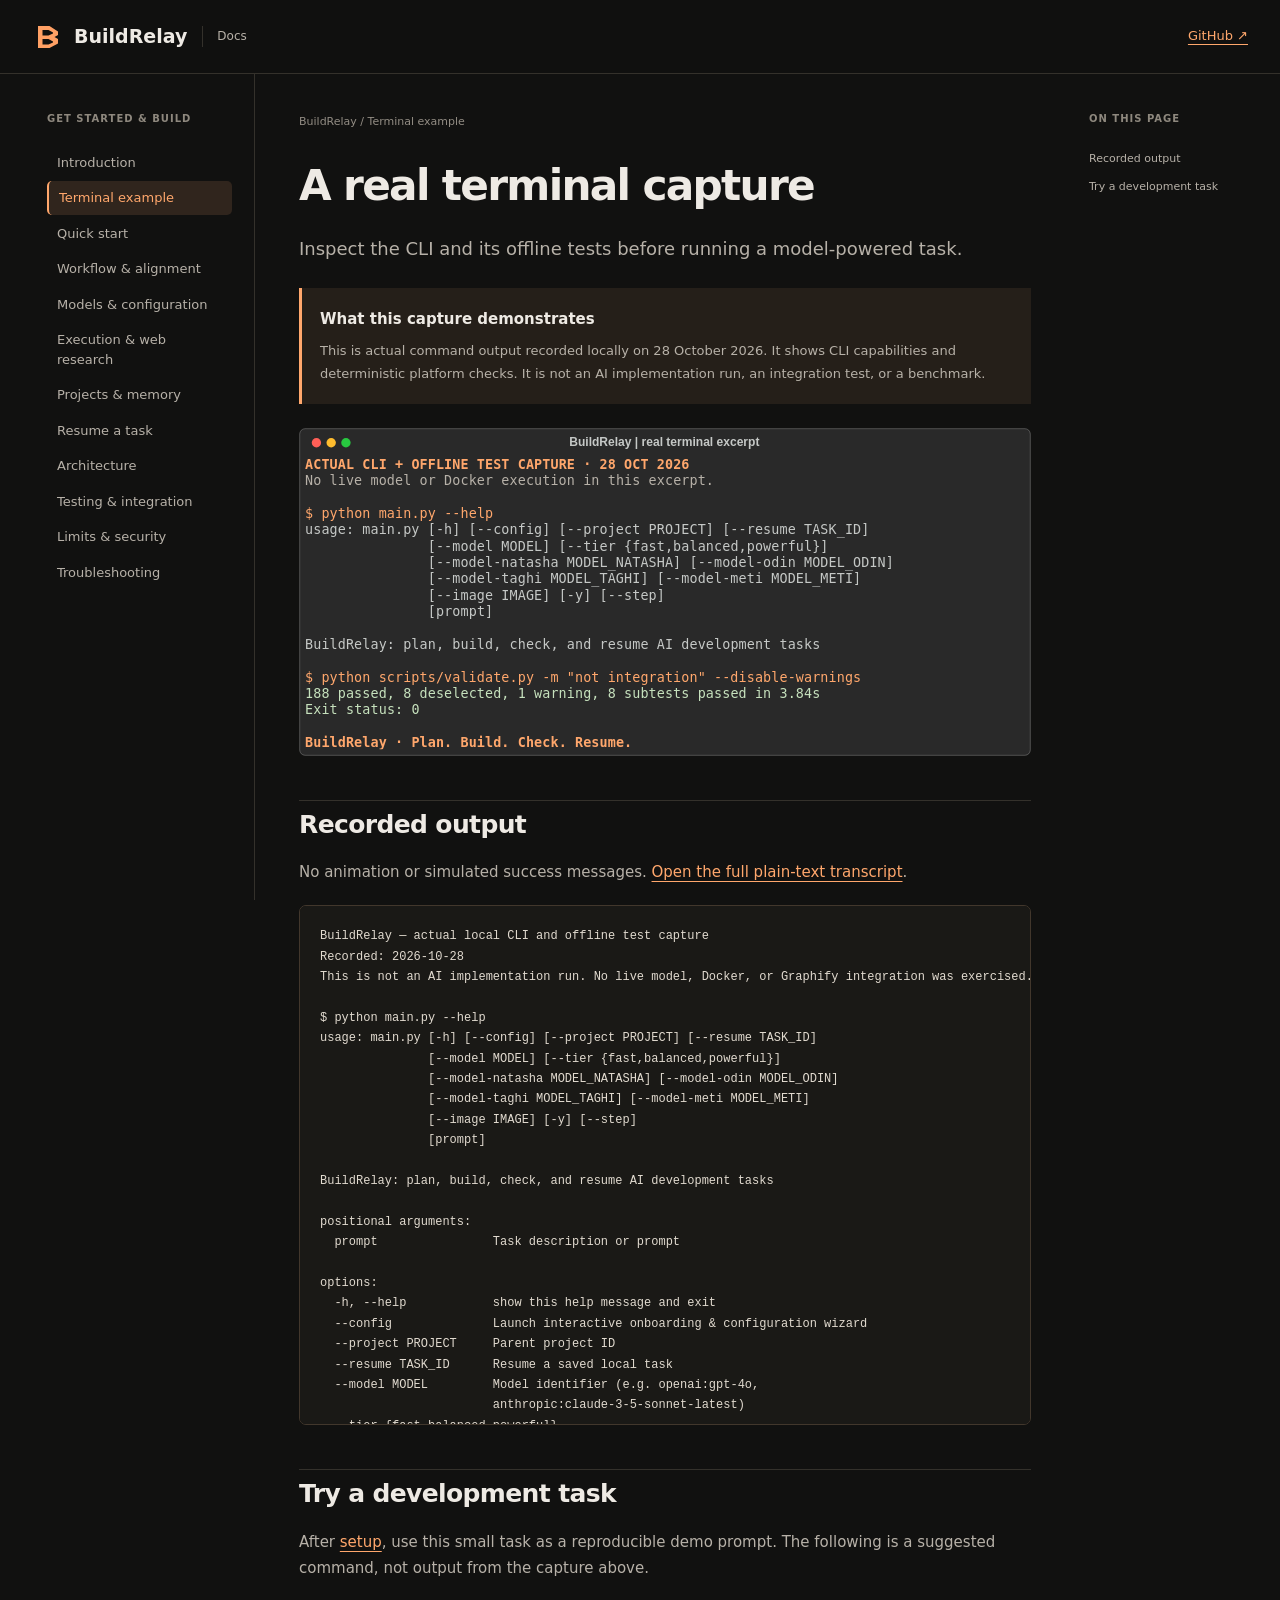
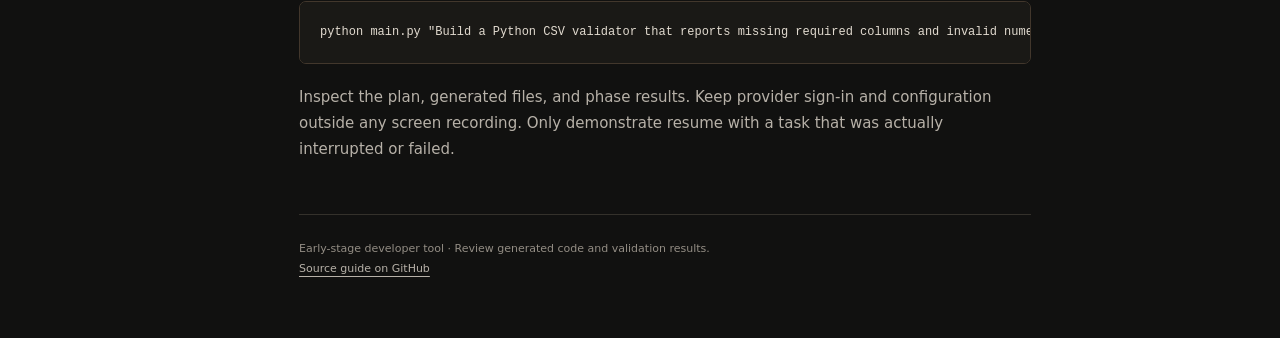
==== docs/example.html @ bf974acd "updating the website structure" ====
<!doctype html>
<html lang="en"><head><meta charset="utf-8"><meta name="viewport" content="width=device-width,initial-scale=1"><meta name="color-scheme" content="dark"><title>Terminal example · BuildRelay</title><meta name="description" content="BuildRelay guides: plan, build, check, and resume development tasks."><link rel="icon" href="brand/logo.svg" type="image/svg+xml"><link rel="stylesheet" href="site.css"><script src="site.js" defer></script><link rel="canonical" href="https://dutch-panda.github.io/BuildRelay/example.html"></head>
<body><a class="skip" href="#content">Skip to content</a><header><a class="brand" href="index.html"><img src="brand/logo.svg" alt="" width="32" height="32">BuildRelay <span>Docs</span></a><a href="https://github.com/Dutch-panda/BuildRelay">GitHub ↗</a></header><div class="layout"><aside class="sidebar"><details open><summary>Documentation</summary><nav aria-label="Documentation"><p>GET STARTED & BUILD</p><a href="index.html">Introduction</a><a href="example.html" aria-current="page">Terminal example</a><a href="quickstart.html">Quick start</a><a href="workflow.html">Workflow &amp; alignment</a><a href="configuration.html">Models &amp; configuration</a><a href="execution.html">Execution &amp; web research</a><a href="projects.html">Projects &amp; memory</a><a href="resume.html">Resume a task</a><a href="architecture.html">Architecture</a><a href="testing.html">Testing &amp; integration</a><a href="limitations.html">Limits &amp; security</a><a href="troubleshooting.html">Troubleshooting</a></nav></details></aside><main id="content"><div class="breadcrumb">BuildRelay / Terminal example</div><h1>A real terminal capture</h1><p class="lead">Inspect the CLI and its offline tests before running a model-powered task.</p><div class="notice"><strong>What this capture demonstrates</strong><p>This is actual command output recorded locally on 28 October 2026. It shows CLI capabilities and deterministic platform checks. It is not an AI implementation run, an integration test, or a benchmark.</p></div><img class="diagram" src="examples/terminal-preview.svg" alt="Excerpt of actual CLI help and offline test output; full transcript follows."><h2 id="recorded-output">Recorded output</h2><p>No animation or simulated success messages. <a href="examples/terminal-session.txt">Open the full plain-text transcript</a>.</p><pre class="capture"><code>BuildRelay — actual local CLI and offline test capture
Recorded: 2026-10-28
This is not an AI implementation run. No live model, Docker, or Graphify integration was exercised.

$ python main.py --help
usage: main.py [-h] [--config] [--project PROJECT] [--resume TASK_ID]
               [--model MODEL] [--tier {fast,balanced,powerful}]
               [--model-natasha MODEL_NATASHA] [--model-odin MODEL_ODIN]
               [--model-taghi MODEL_TAGHI] [--model-meti MODEL_METI]
               [--image IMAGE] [-y] [--step]
               [prompt]

BuildRelay: plan, build, check, and resume AI development tasks

positional arguments:
  prompt                Task description or prompt

options:
  -h, --help            show this help message and exit
  --config              Launch interactive onboarding &amp; configuration wizard
  --project PROJECT     Parent project ID
  --resume TASK_ID      Resume a saved local task
  --model MODEL         Model identifier (e.g. openai:gpt-4o,
                        anthropic:claude-3-5-sonnet-latest)
  --tier {fast,balanced,powerful}
                        Model tier preset (fast, balanced, powerful)
  --model-natasha MODEL_NATASHA
                        Model override for Natasha (Coordinator)
  --model-odin MODEL_ODIN
                        Model override for Odin (Researcher)
  --model-taghi MODEL_TAGHI
                        Model override for Taghi (Architect)
  --model-meti MODEL_METI
                        Model override for Meti (Implementer)
  --image IMAGE         Docker base image override (e.g. python:3.11-slim)
  -y, --yes, --auto     Headless mode; accept defaults without interactive
                        prompts
  --step                Interactive step gates between each agent lead

Exit status: 0

$ python scripts/validate.py -m &quot;not integration&quot; --disable-warnings
........................................................................ [ 38%]
................................................................ [ 72%]
....................................................                     [100%]
188 passed, 8 deselected, 1 warning, 8 subtests passed in 3.84s

Exit status: 0
</code></pre><h2 id="try-a-development-task">Try a development task</h2><p>After <a href="quickstart.html">setup</a>, use this small task as a reproducible demo prompt. The following is a suggested command, not output from the capture above.</p><pre><code>python main.py "Build a Python CSV validator that reports missing required columns and invalid numeric amounts. Include valid and invalid fixtures, automated tests, and a README with run commands." --project csv-demo --image python:3.11-slim --step</code></pre><p>Inspect the plan, generated files, and phase results. Keep provider sign-in and configuration outside any screen recording. Only demonstrate resume with a task that was actually interrupted or failed.</p><footer>Early-stage developer tool · Review generated code and validation results.<br><a href="https://github.com/Dutch-panda/BuildRelay/blob/main/README.md">Source guide on GitHub</a></footer></main><aside class="toc"><nav aria-label="On this page"><p>ON THIS PAGE</p><a href="#recorded-output">Recorded output</a><a href="#try-a-development-task">Try a development task</a></nav></aside></div></body></html>
---- docs/site.css ----
:root{color-scheme:dark;--bg:#111110;--panel:#1c1b18;--text:#eeeae4;--muted:#b7b1a8;--line:#34312b;--orange:#ffa76c}*{box-sizing:border-box}html{scroll-padding-top:92px}body{margin:0;background:var(--bg);color:var(--text);font:15px/1.75 system-ui,-apple-system,BlinkMacSystemFont,"Segoe UI",sans-serif}a{color:var(--orange);text-underline-offset:4px}a:hover{color:#ffd4b7}a:focus-visible,summary:focus-visible{outline:2px solid var(--orange);outline-offset:5px}.skip{position:fixed;left:16px;top:-100px;z-index:10;padding:10px;background:var(--panel)}.skip:focus{top:10px}header{height:74px;position:sticky;top:0;z-index:3;display:flex;align-items:center;justify-content:space-between;padding:0 32px;border-bottom:1px solid var(--line);background:#111110f5}header>a:last-child{font-size:13px}.brand{display:flex;gap:10px;align-items:center;color:var(--text);font-weight:650;text-decoration:none;font-size:19px}.brand span{font-size:12px;color:var(--muted);font-weight:400;border-left:1px solid var(--line);padding-left:14px;margin-left:5px}.layout{display:grid;grid-template-columns:230px minmax(0,820px) 180px;justify-content:center;max-width:1440px;margin:auto}.sidebar,.toc{position:sticky;top:74px;height:calc(100dvh - 74px);overflow:auto;padding:32px 22px}.sidebar{border-right:1px solid var(--line)}nav p{font-size:10px;font-weight:650;letter-spacing:.1em;color:#8e887e;margin:4px 0 18px}nav a{display:block;text-decoration:none;color:var(--muted);font-size:13px;padding:7px 10px;border-radius:5px;line-height:1.5;margin:2px 0}nav a:hover{background:#23201b}nav a[aria-current]{color:var(--orange);background:#30251d;border-left:2px solid var(--orange)}.sidebar summary{font-size:12px;color:var(--muted);cursor:pointer;margin-bottom:16px}.toc{padding-left:14px}.toc a{font-size:11px;padding:5px 0}main{min-width:0;padding:38px 44px 60px}.breadcrumb{color:#938d84;font-size:11px;margin-bottom:30px}.eyebrow{font-size:11px;color:var(--orange);letter-spacing:.09em;text-transform:uppercase;margin-bottom:16px}h1{font-size:clamp(32px,3.3vw,46px);line-height:1.16;font-weight:580;letter-spacing:-.04em;margin:0 0 24px}h1 span{color:#ffb582}h2{font-size:25px;font-weight:550;line-height:1.3;letter-spacing:-.025em;margin:44px 0 18px;padding-top:8px;border-top:1px solid var(--line)}h3{font-size:19px;line-height:1.4;margin:30px 0 14px}h4{font-size:16px;margin:24px 0 12px}p{margin:0 0 18px;color:var(--muted)}strong{color:var(--text)}.lead{font-size:18px;line-height:1.65}li{color:var(--muted);margin-bottom:8px}ul,ol{padding-left:23px}li>p{margin-bottom:8px}pre{padding:20px;background:#1a1916;border:1px solid #42372c;border-radius:7px;overflow:auto;line-height:1.7;font-size:12px;color:#e1dacf;margin:20px 0;max-width:100%}code{font: .86em ui-monospace,SFMono-Regular,Consolas,monospace;overflow-wrap:anywhere}pre code{font-size:inherit;overflow-wrap:normal}p code,li code{background:#24221d;padding:2px 5px;border-radius:3px}img{max-width:100%;height:auto}.diagram{display:block;width:100%;margin:22px 0}table{display:block;overflow:auto;border-collapse:collapse;margin:20px 0;max-width:100%;font-size:13px}th,td{padding:10px;border:1px solid var(--line);text-align:left}hr{border:0;border-top:1px solid var(--line)}.actions{display:flex;flex-wrap:wrap;gap:12px;margin:24px 0}.button{display:inline-block;text-decoration:none;border:1px solid #4a3c30;border-radius:6px;padding:10px 16px;font-weight:600;font-size:13px;color:var(--text)}.primary{background:#ffa76c;color:#21160e;border-color:#ffa76c}.primary:hover{background:#ffbc90;color:#21160e}.features{display:grid;grid-template-columns:repeat(3,minmax(0,1fr));gap:10px;margin:28px 0}.features a{padding:16px;border:1px solid #4a3c30;border-top:2px solid #b77b50;border-radius:7px;background:linear-gradient(135deg,#33291f,#201f1c);text-decoration:none}.features strong{display:block;font-size:14px;line-height:1.5}.features span,.guide-links span{display:block;color:#c8c0b5;font-size:12px;margin-top:6px;line-height:1.6}.features a:hover,.guide-links a:hover{border-color:var(--orange)}.guide-links{display:grid;grid-template-columns:1fr 1fr;gap:12px}.guide-links a{text-decoration:none;padding:18px;background:var(--panel);border:1px solid var(--line);border-radius:7px}.guide-links strong{font-size:14px}.notice{border-left:3px solid var(--orange);background:#251f19;padding:18px;margin:24px 0}.notice p{font-size:13px;margin:8px 0 0}.capture{max-height:520px;overflow:auto}footer{border-top:1px solid var(--line);padding-top:24px;margin-top:52px;color:#938d84;font-size:11px}footer a{color:var(--muted)}@media(min-width:1101px){.sidebar summary{display:none}}@media(max-width:1100px){.layout{grid-template-columns:210px minmax(0,1fr)}.toc{display:none}main{padding:32px}.sidebar summary{display:none}}@media(max-width:760px){header{height:64px;padding:0 20px}.layout{display:block}.sidebar{position:relative;top:0;height:auto;padding:12px 20px;border-right:0;border-bottom:1px solid var(--line)}.sidebar summary{display:list-item;margin:0}.sidebar details[open] summary{margin-bottom:12px}.sidebar nav{display:grid;grid-template-columns:1fr 1fr;gap:2px}.sidebar nav p{grid-column:1/-1;margin-bottom:6px}.sidebar nav a{font-size:12px;margin:0}main{padding:28px 20px 44px}.breadcrumb{margin-bottom:20px}h1{font-size:34px}.lead{font-size:16px}.features{grid-template-columns:1fr}.features a{padding:12px 16px}.features span{margin-top:2px}.guide-links{grid-template-columns:1fr}pre{padding:14px;font-size:11px}h2{font-size:23px}.brand span{display:none}}@media(prefers-reduced-motion:no-preference){html{scroll-behavior:smooth}}
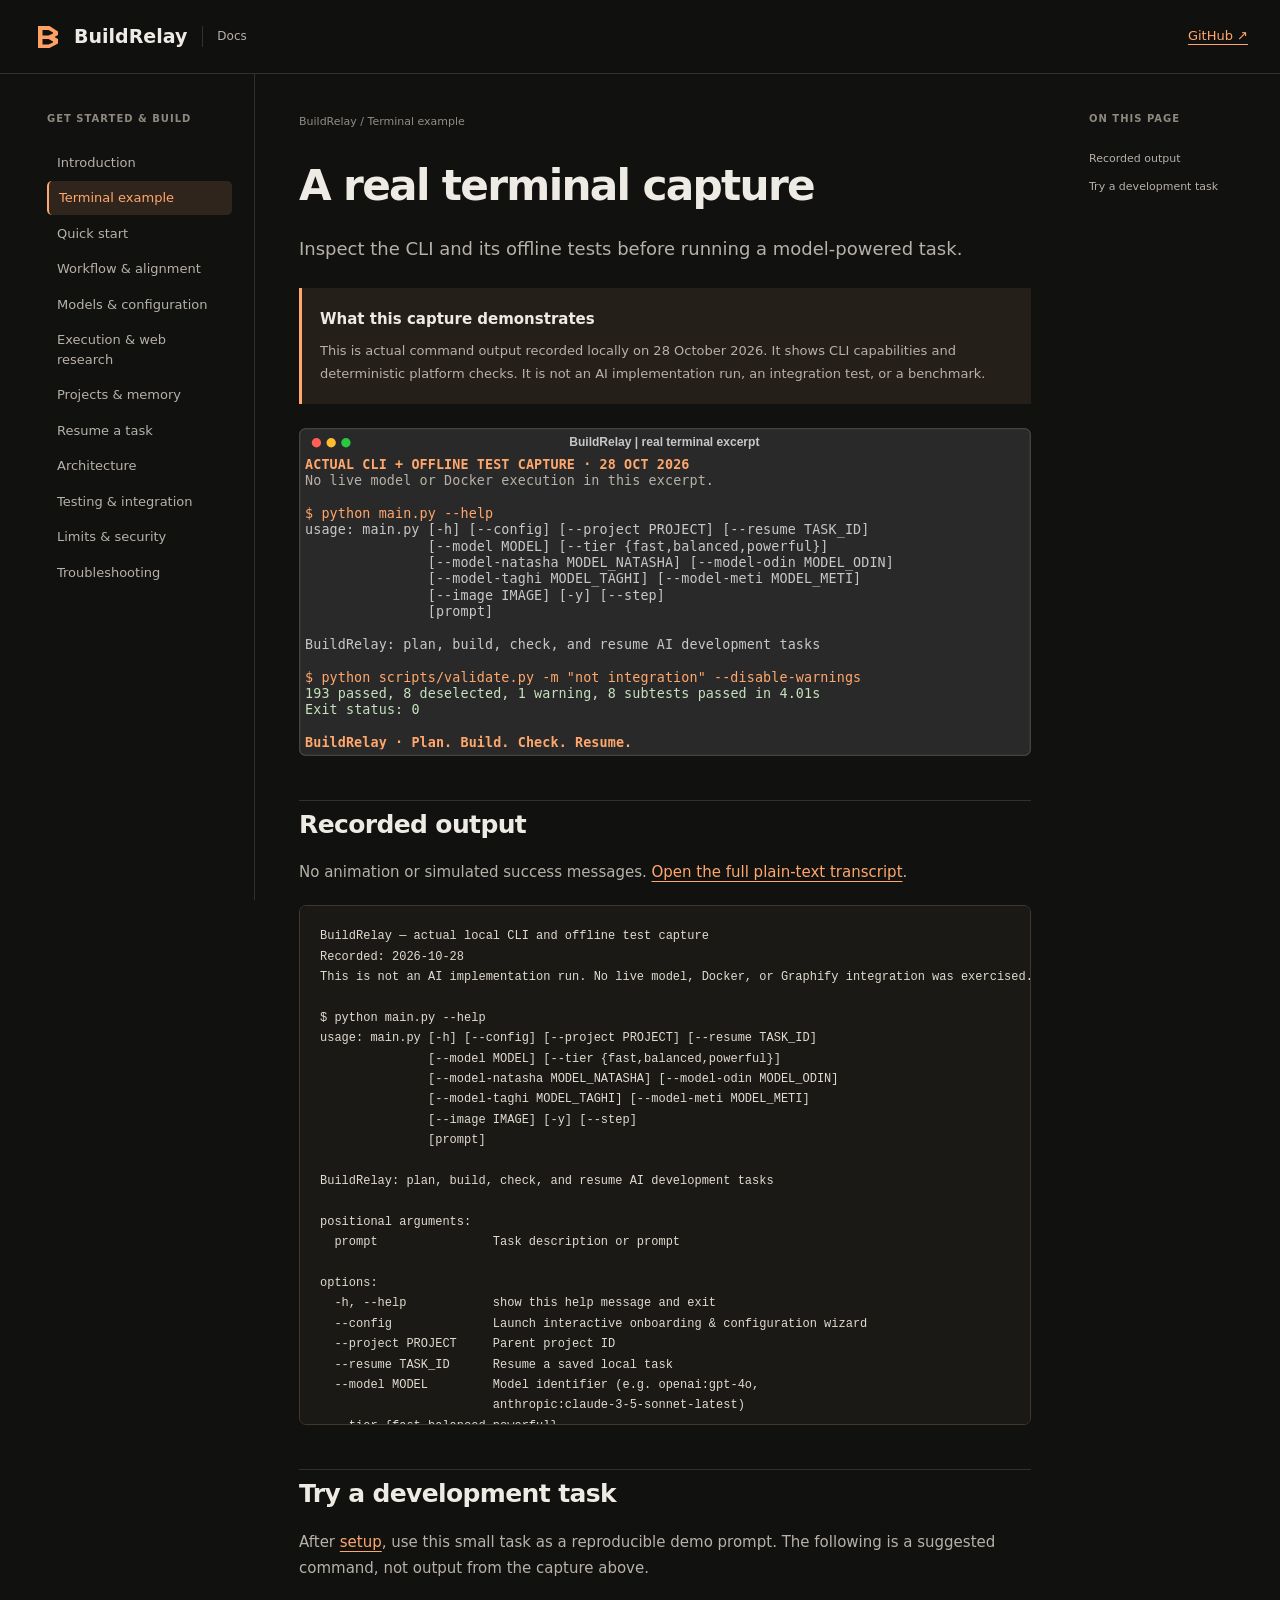
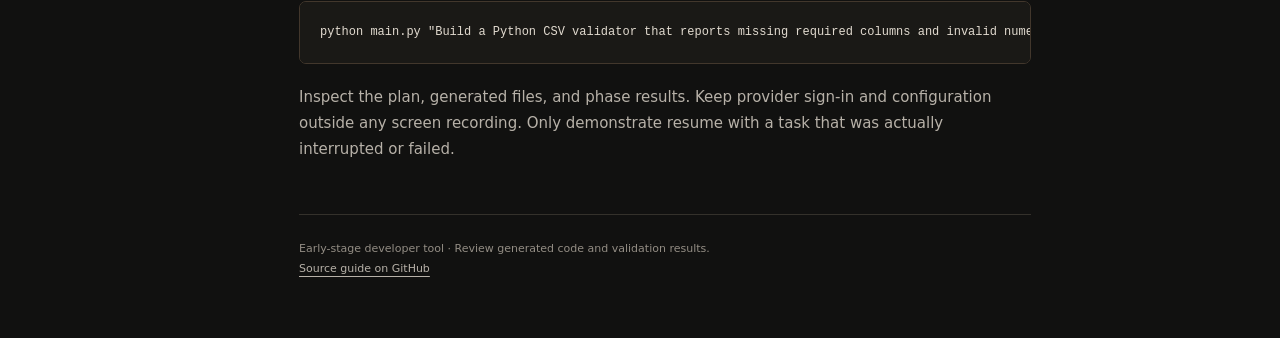
==== commit 5450a44f: "feat(ui): add direct option selection, delivery confirmation gate, and update docs" ====
--- a/docs/example.html
+++ b/docs/example.html
@@ -42,10 +42,10 @@
 Exit status: 0
 
 $ python scripts/validate.py -m &quot;not integration&quot; --disable-warnings
-........................................................................ [ 38%]
-................................................................ [ 72%]
-....................................................                     [100%]
-188 passed, 8 deselected, 1 warning, 8 subtests passed in 3.84s
+........................................................................ [ 37%]
+................................................................ [ 70%]
+.........................................................                [100%]
+193 passed, 8 deselected, 1 warning, 8 subtests passed in 4.01s
 
 Exit status: 0
 </code></pre><h2 id="try-a-development-task">Try a development task</h2><p>After <a href="quickstart.html">setup</a>, use this small task as a reproducible demo prompt. The following is a suggested command, not output from the capture above.</p><pre><code>python main.py "Build a Python CSV validator that reports missing required columns and invalid numeric amounts. Include valid and invalid fixtures, automated tests, and a README with run commands." --project csv-demo --image python:3.11-slim --step</code></pre><p>Inspect the plan, generated files, and phase results. Keep provider sign-in and configuration outside any screen recording. Only demonstrate resume with a task that was actually interrupted or failed.</p><footer>Early-stage developer tool · Review generated code and validation results.<br><a href="https://github.com/Dutch-panda/BuildRelay/blob/main/README.md">Source guide on GitHub</a></footer></main><aside class="toc"><nav aria-label="On this page"><p>ON THIS PAGE</p><a href="#recorded-output">Recorded output</a><a href="#try-a-development-task">Try a development task</a></nav></aside></div></body></html>
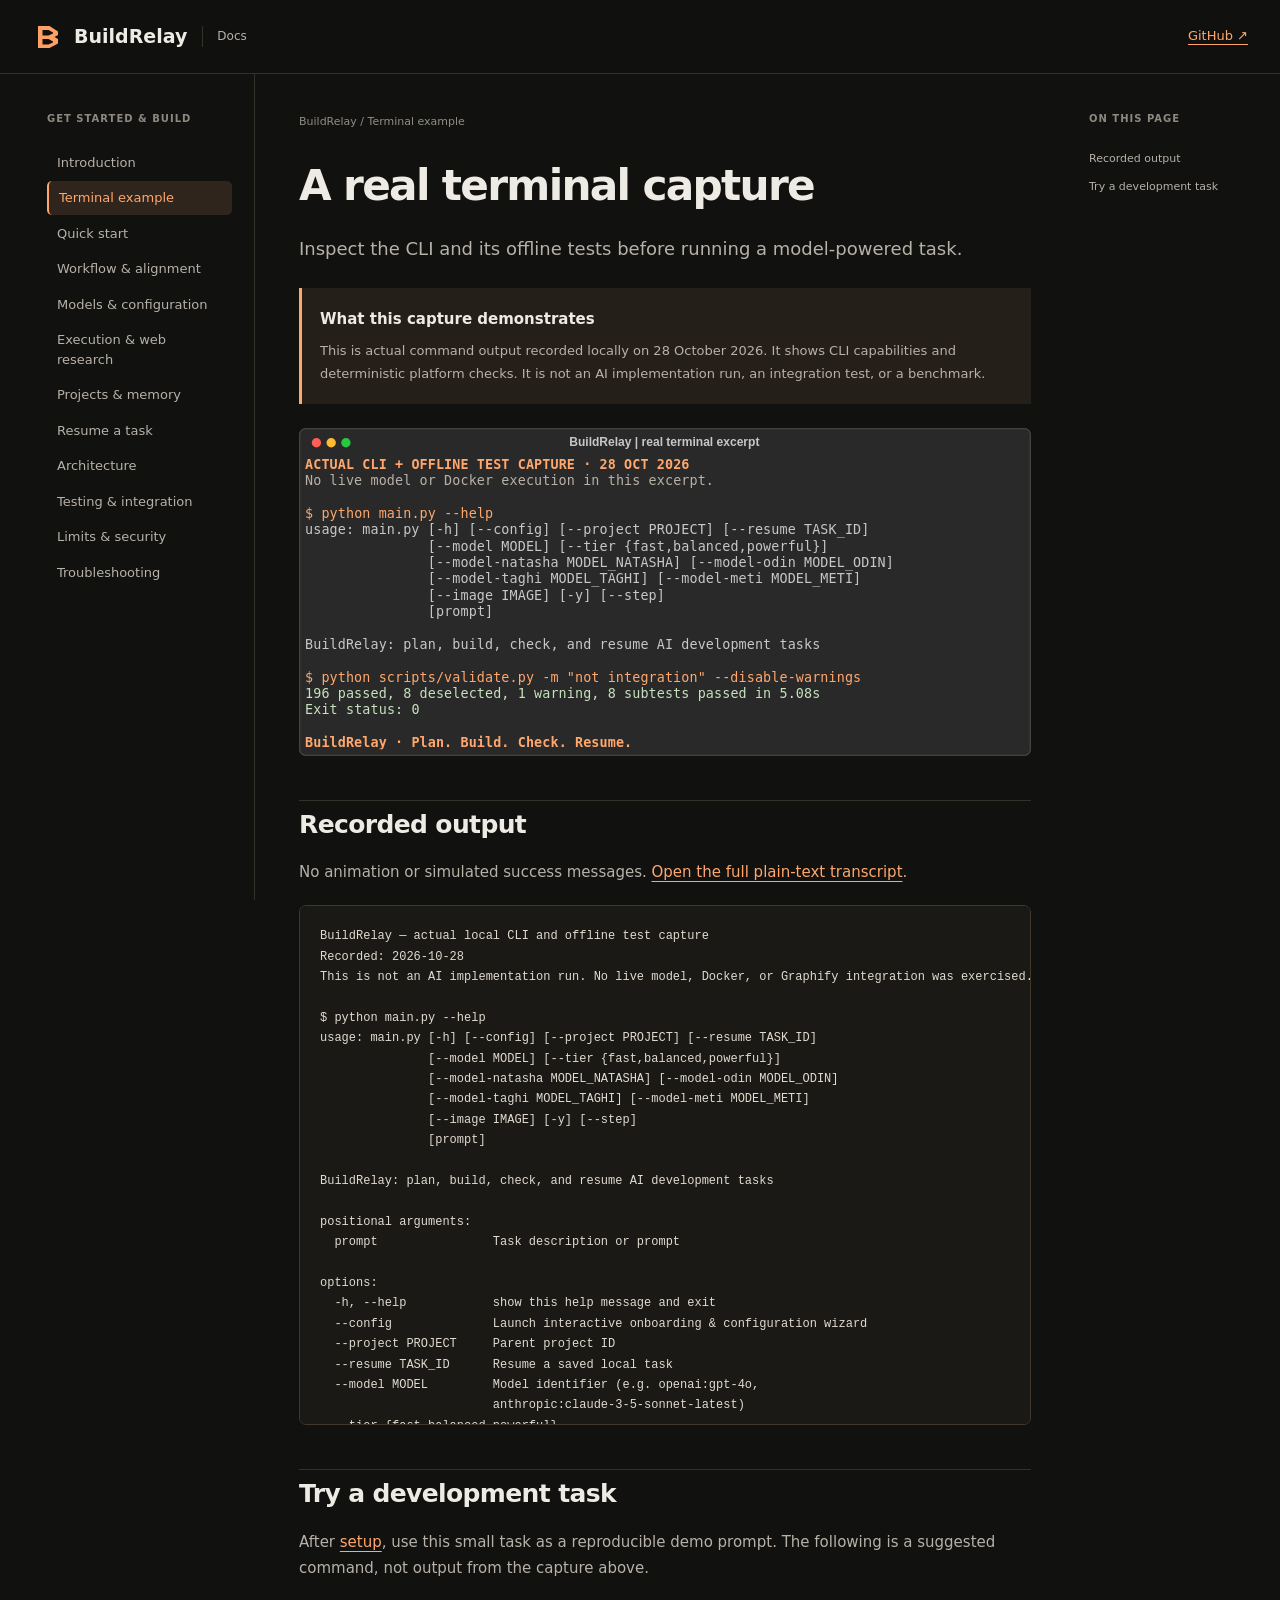
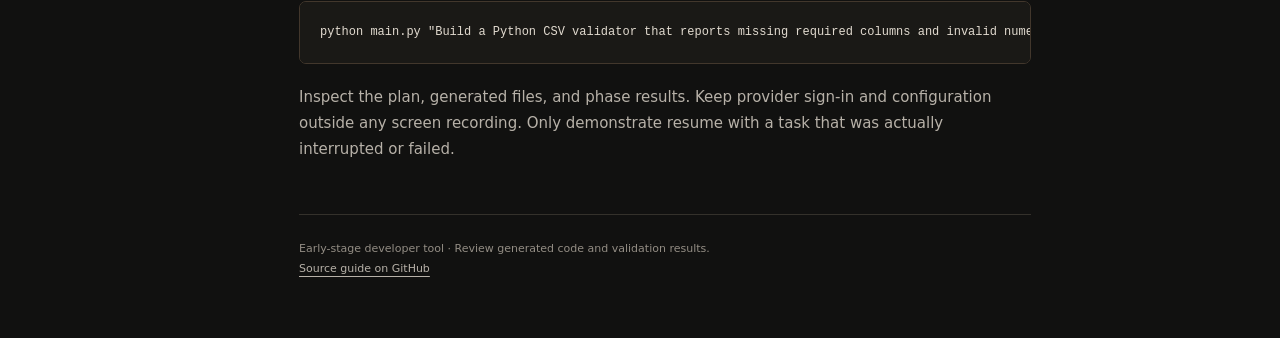
==== commit b42955a7: "improving the agents performance on delivering the better result for easier usage" ====
--- a/docs/example.html
+++ b/docs/example.html
@@ -42,10 +42,10 @@
 Exit status: 0
 
 $ python scripts/validate.py -m &quot;not integration&quot; --disable-warnings
-........................................................................ [ 37%]
-................................................................ [ 70%]
-.........................................................                [100%]
-193 passed, 8 deselected, 1 warning, 8 subtests passed in 4.01s
+........................................................................ [ 36%]
+................................................................ [ 69%]
+............................................................             [100%]
+196 passed, 8 deselected, 1 warning, 8 subtests passed in 5.08s
 
 Exit status: 0
 </code></pre><h2 id="try-a-development-task">Try a development task</h2><p>After <a href="quickstart.html">setup</a>, use this small task as a reproducible demo prompt. The following is a suggested command, not output from the capture above.</p><pre><code>python main.py "Build a Python CSV validator that reports missing required columns and invalid numeric amounts. Include valid and invalid fixtures, automated tests, and a README with run commands." --project csv-demo --image python:3.11-slim --step</code></pre><p>Inspect the plan, generated files, and phase results. Keep provider sign-in and configuration outside any screen recording. Only demonstrate resume with a task that was actually interrupted or failed.</p><footer>Early-stage developer tool · Review generated code and validation results.<br><a href="https://github.com/Dutch-panda/BuildRelay/blob/main/README.md">Source guide on GitHub</a></footer></main><aside class="toc"><nav aria-label="On this page"><p>ON THIS PAGE</p><a href="#recorded-output">Recorded output</a><a href="#try-a-development-task">Try a development task</a></nav></aside></div></body></html>
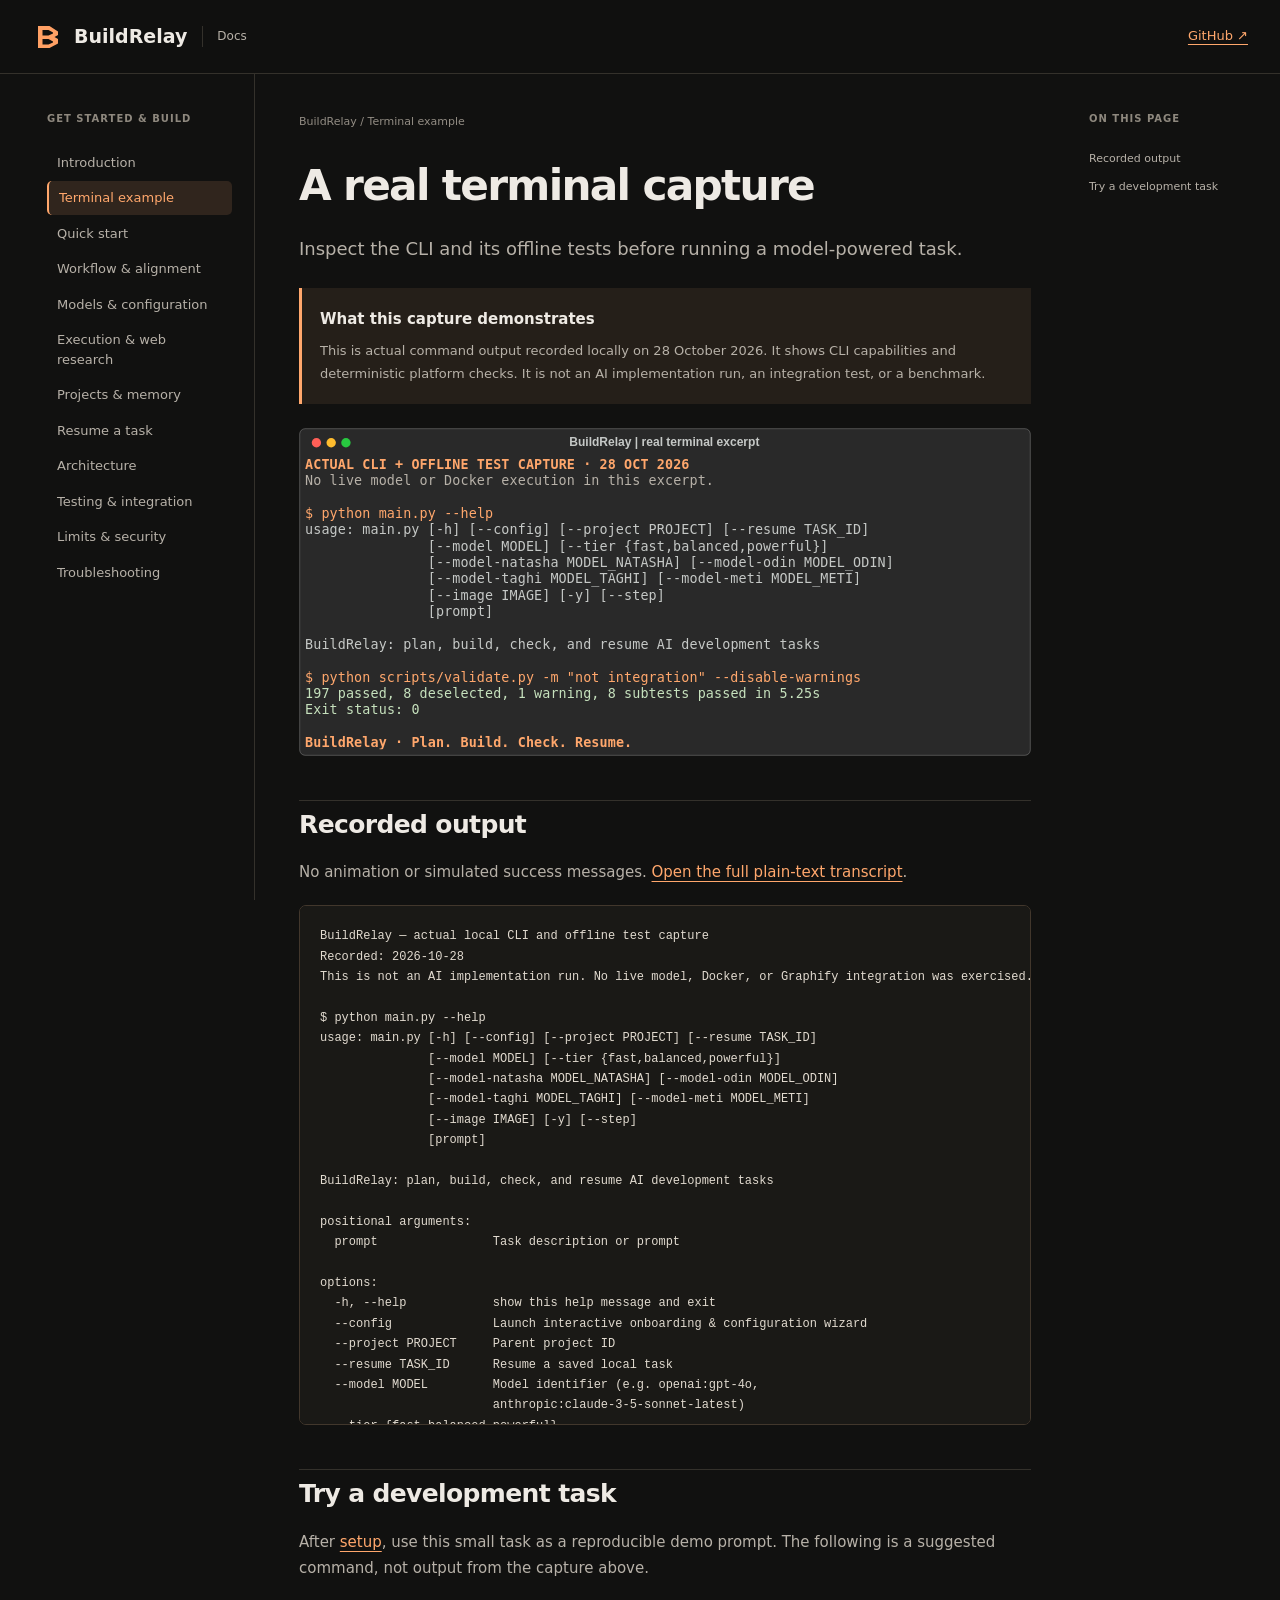
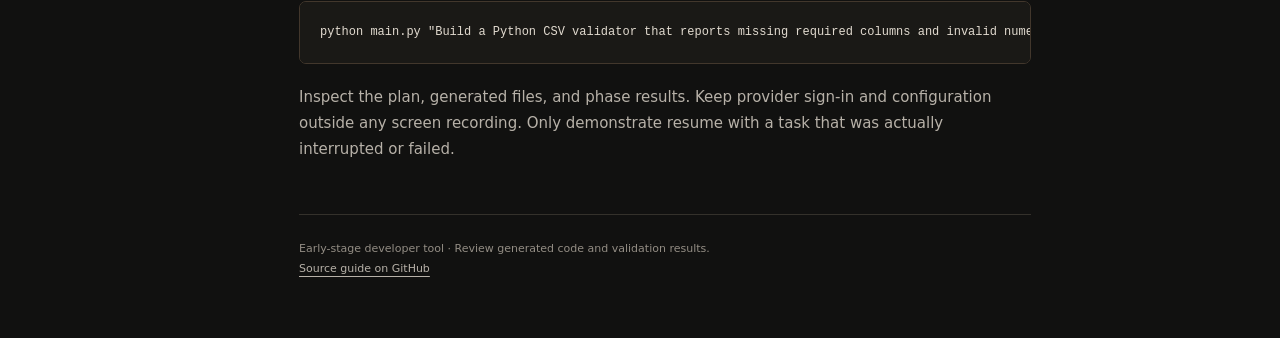
==== commit a6ddebcd: "feat(search): configure Tavily API search and add research-only early completion" ====
--- a/docs/example.html
+++ b/docs/example.html
@@ -44,8 +44,8 @@
 $ python scripts/validate.py -m &quot;not integration&quot; --disable-warnings
 ........................................................................ [ 36%]
 ................................................................ [ 69%]
-............................................................             [100%]
-196 passed, 8 deselected, 1 warning, 8 subtests passed in 5.08s
+.............................................................            [100%]
+197 passed, 8 deselected, 1 warning, 8 subtests passed in 5.25s
 
 Exit status: 0
 </code></pre><h2 id="try-a-development-task">Try a development task</h2><p>After <a href="quickstart.html">setup</a>, use this small task as a reproducible demo prompt. The following is a suggested command, not output from the capture above.</p><pre><code>python main.py "Build a Python CSV validator that reports missing required columns and invalid numeric amounts. Include valid and invalid fixtures, automated tests, and a README with run commands." --project csv-demo --image python:3.11-slim --step</code></pre><p>Inspect the plan, generated files, and phase results. Keep provider sign-in and configuration outside any screen recording. Only demonstrate resume with a task that was actually interrupted or failed.</p><footer>Early-stage developer tool · Review generated code and validation results.<br><a href="https://github.com/Dutch-panda/BuildRelay/blob/main/README.md">Source guide on GitHub</a></footer></main><aside class="toc"><nav aria-label="On this page"><p>ON THIS PAGE</p><a href="#recorded-output">Recorded output</a><a href="#try-a-development-task">Try a development task</a></nav></aside></div></body></html>
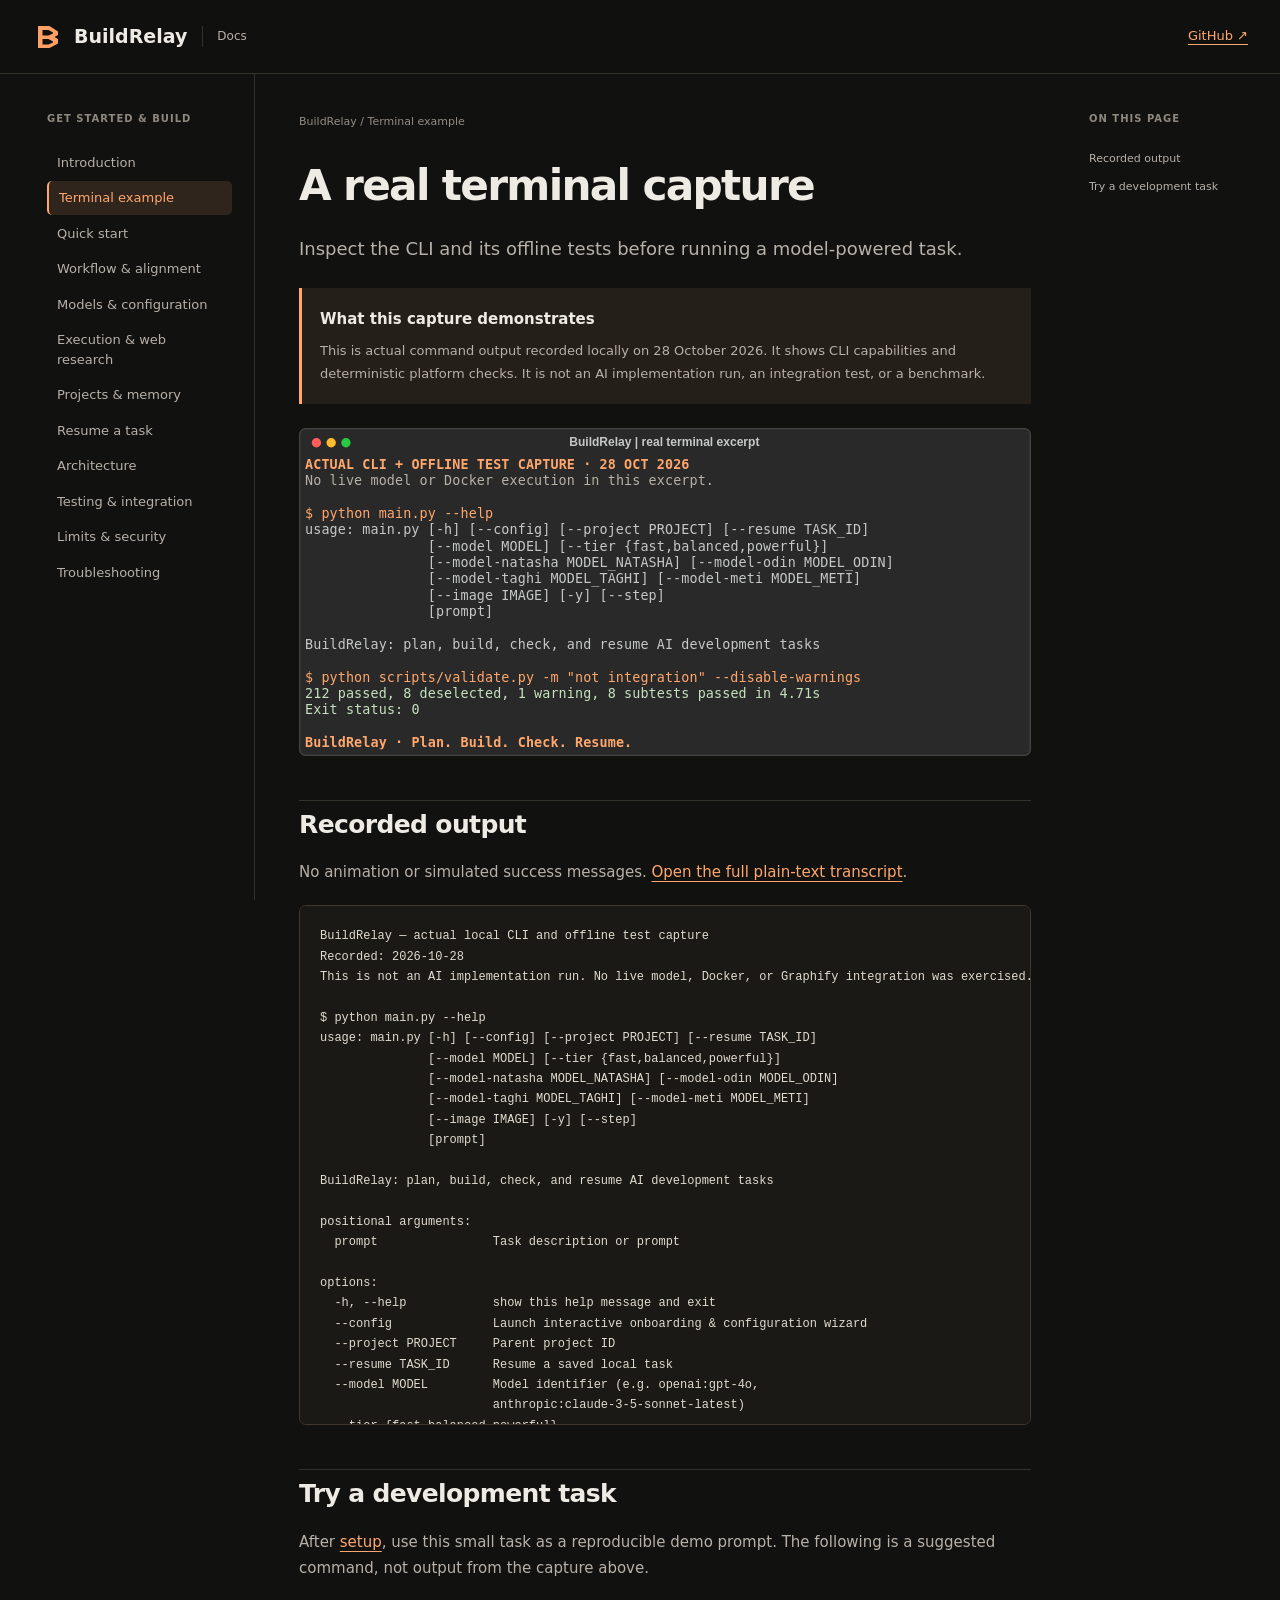
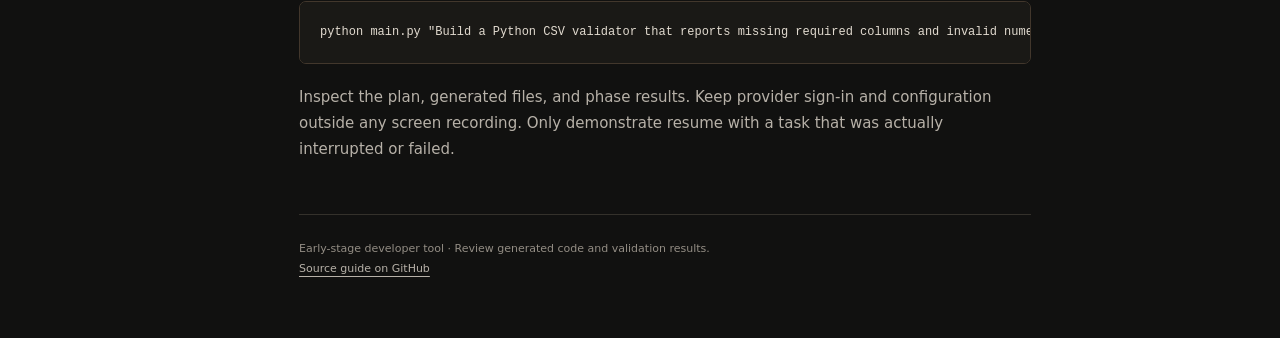
==== commit c29a9bb3: "docs: document interactive Grill-Me engine, Taghi architectural approval gate, and Tavily search" ====
--- a/docs/example.html
+++ b/docs/example.html
@@ -42,10 +42,10 @@
 Exit status: 0
 
 $ python scripts/validate.py -m &quot;not integration&quot; --disable-warnings
-........................................................................ [ 36%]
-................................................................ [ 69%]
-.............................................................            [100%]
-197 passed, 8 deselected, 1 warning, 8 subtests passed in 5.25s
+........................................................................ [ 34%]
+................................................................ [ 64%]
+...................................................................      [100%]
+212 passed, 8 deselected, 1 warning, 8 subtests passed in 4.71s
 
 Exit status: 0
 </code></pre><h2 id="try-a-development-task">Try a development task</h2><p>After <a href="quickstart.html">setup</a>, use this small task as a reproducible demo prompt. The following is a suggested command, not output from the capture above.</p><pre><code>python main.py "Build a Python CSV validator that reports missing required columns and invalid numeric amounts. Include valid and invalid fixtures, automated tests, and a README with run commands." --project csv-demo --image python:3.11-slim --step</code></pre><p>Inspect the plan, generated files, and phase results. Keep provider sign-in and configuration outside any screen recording. Only demonstrate resume with a task that was actually interrupted or failed.</p><footer>Early-stage developer tool · Review generated code and validation results.<br><a href="https://github.com/Dutch-panda/BuildRelay/blob/main/README.md">Source guide on GitHub</a></footer></main><aside class="toc"><nav aria-label="On this page"><p>ON THIS PAGE</p><a href="#recorded-output">Recorded output</a><a href="#try-a-development-task">Try a development task</a></nav></aside></div></body></html>
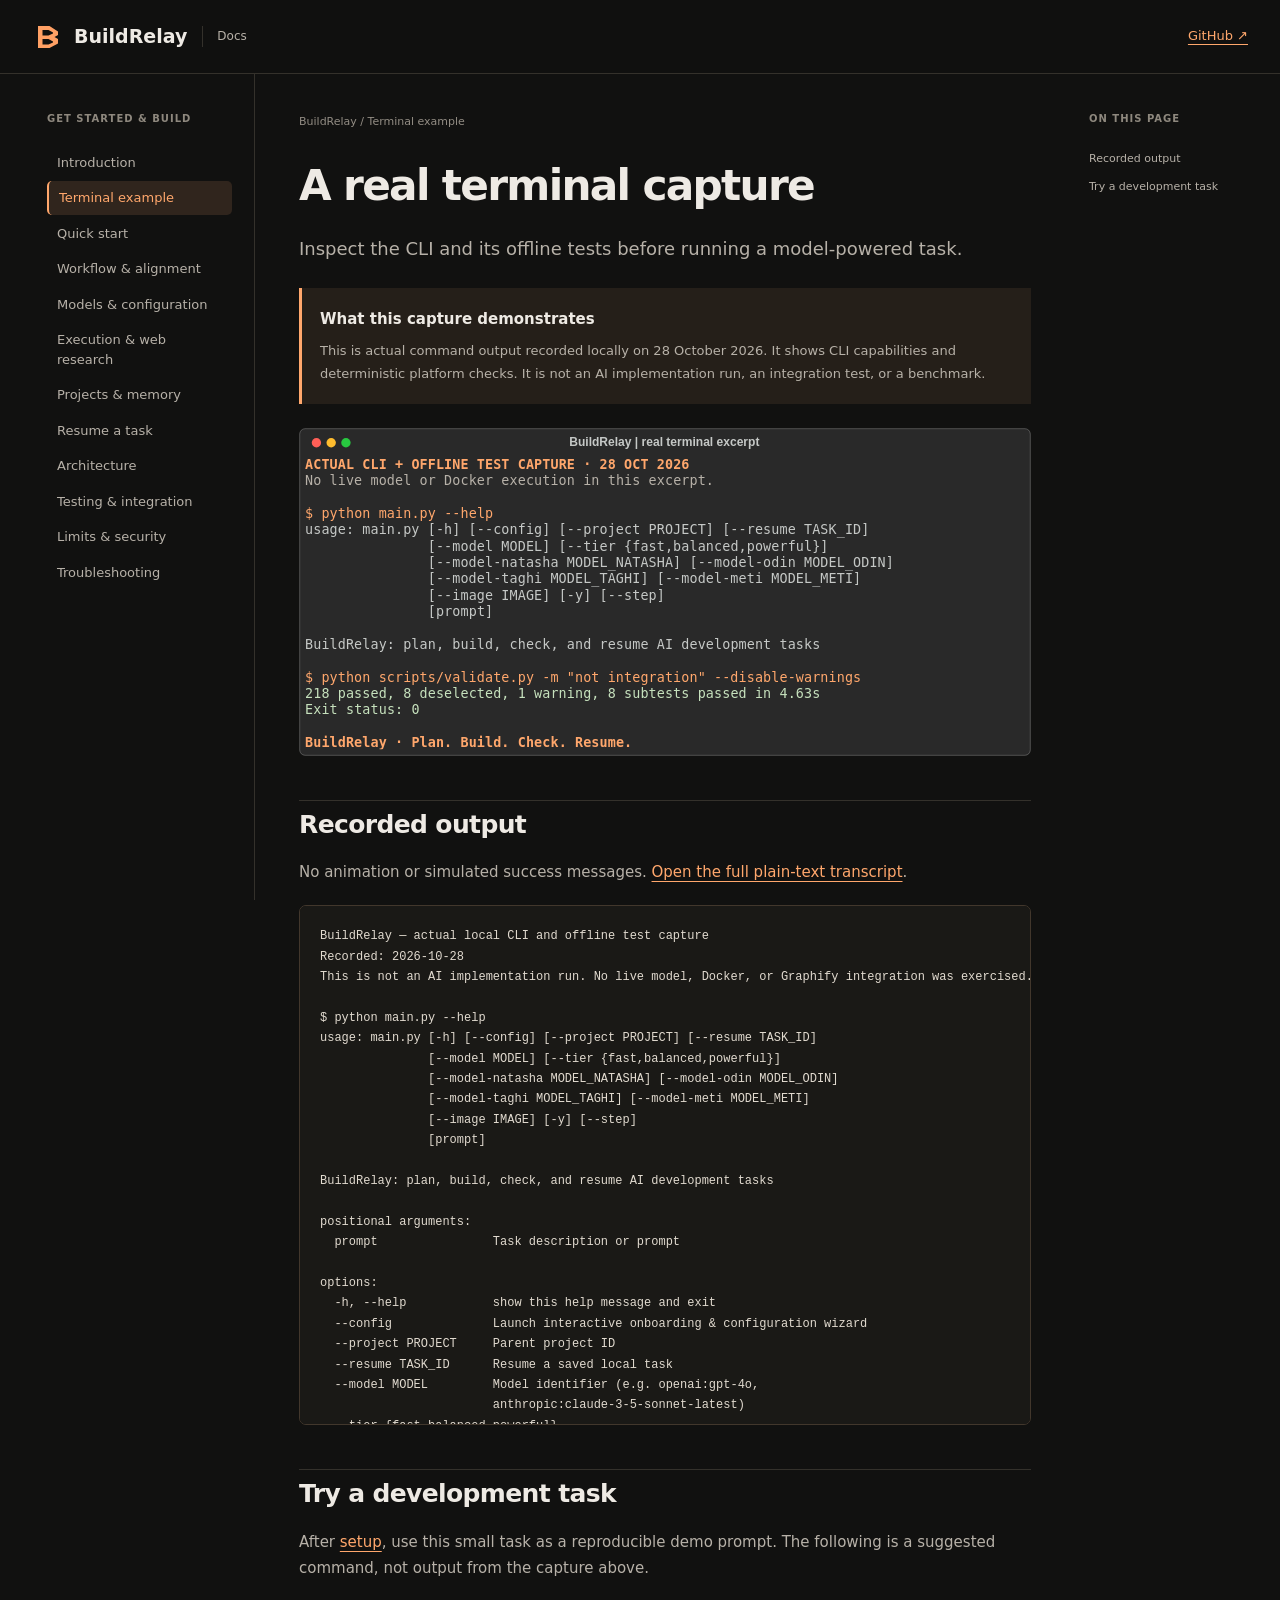
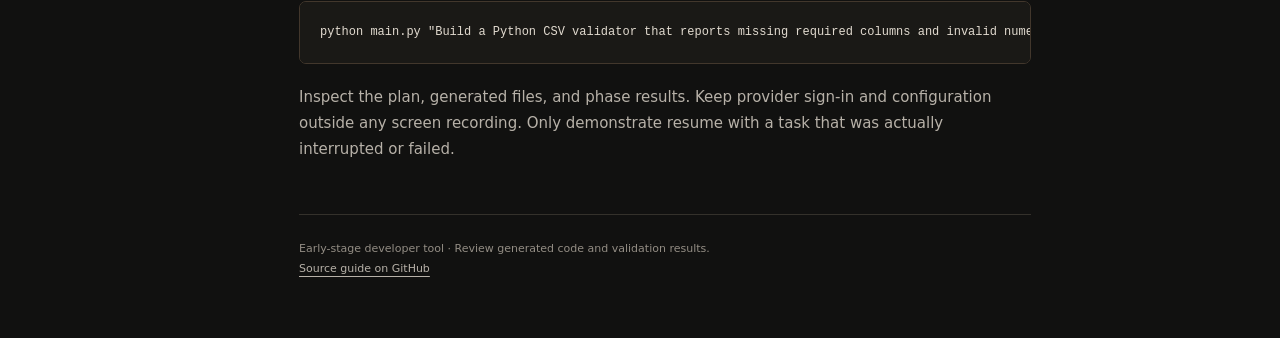
==== commit 826ea7c6: "feat: implement Phase 2 User Input Interface contract and Two-Tier Verification" ====
--- a/docs/example.html
+++ b/docs/example.html
@@ -44,8 +44,8 @@
 $ python scripts/validate.py -m &quot;not integration&quot; --disable-warnings
 ........................................................................ [ 34%]
 ................................................................ [ 64%]
-...................................................................      [100%]
-212 passed, 8 deselected, 1 warning, 8 subtests passed in 4.71s
+......................................................................... [100%]
+218 passed, 8 deselected, 1 warning, 8 subtests passed in 4.63s
 
 Exit status: 0
 </code></pre><h2 id="try-a-development-task">Try a development task</h2><p>After <a href="quickstart.html">setup</a>, use this small task as a reproducible demo prompt. The following is a suggested command, not output from the capture above.</p><pre><code>python main.py "Build a Python CSV validator that reports missing required columns and invalid numeric amounts. Include valid and invalid fixtures, automated tests, and a README with run commands." --project csv-demo --image python:3.11-slim --step</code></pre><p>Inspect the plan, generated files, and phase results. Keep provider sign-in and configuration outside any screen recording. Only demonstrate resume with a task that was actually interrupted or failed.</p><footer>Early-stage developer tool · Review generated code and validation results.<br><a href="https://github.com/Dutch-panda/BuildRelay/blob/main/README.md">Source guide on GitHub</a></footer></main><aside class="toc"><nav aria-label="On this page"><p>ON THIS PAGE</p><a href="#recorded-output">Recorded output</a><a href="#try-a-development-task">Try a development task</a></nav></aside></div></body></html>
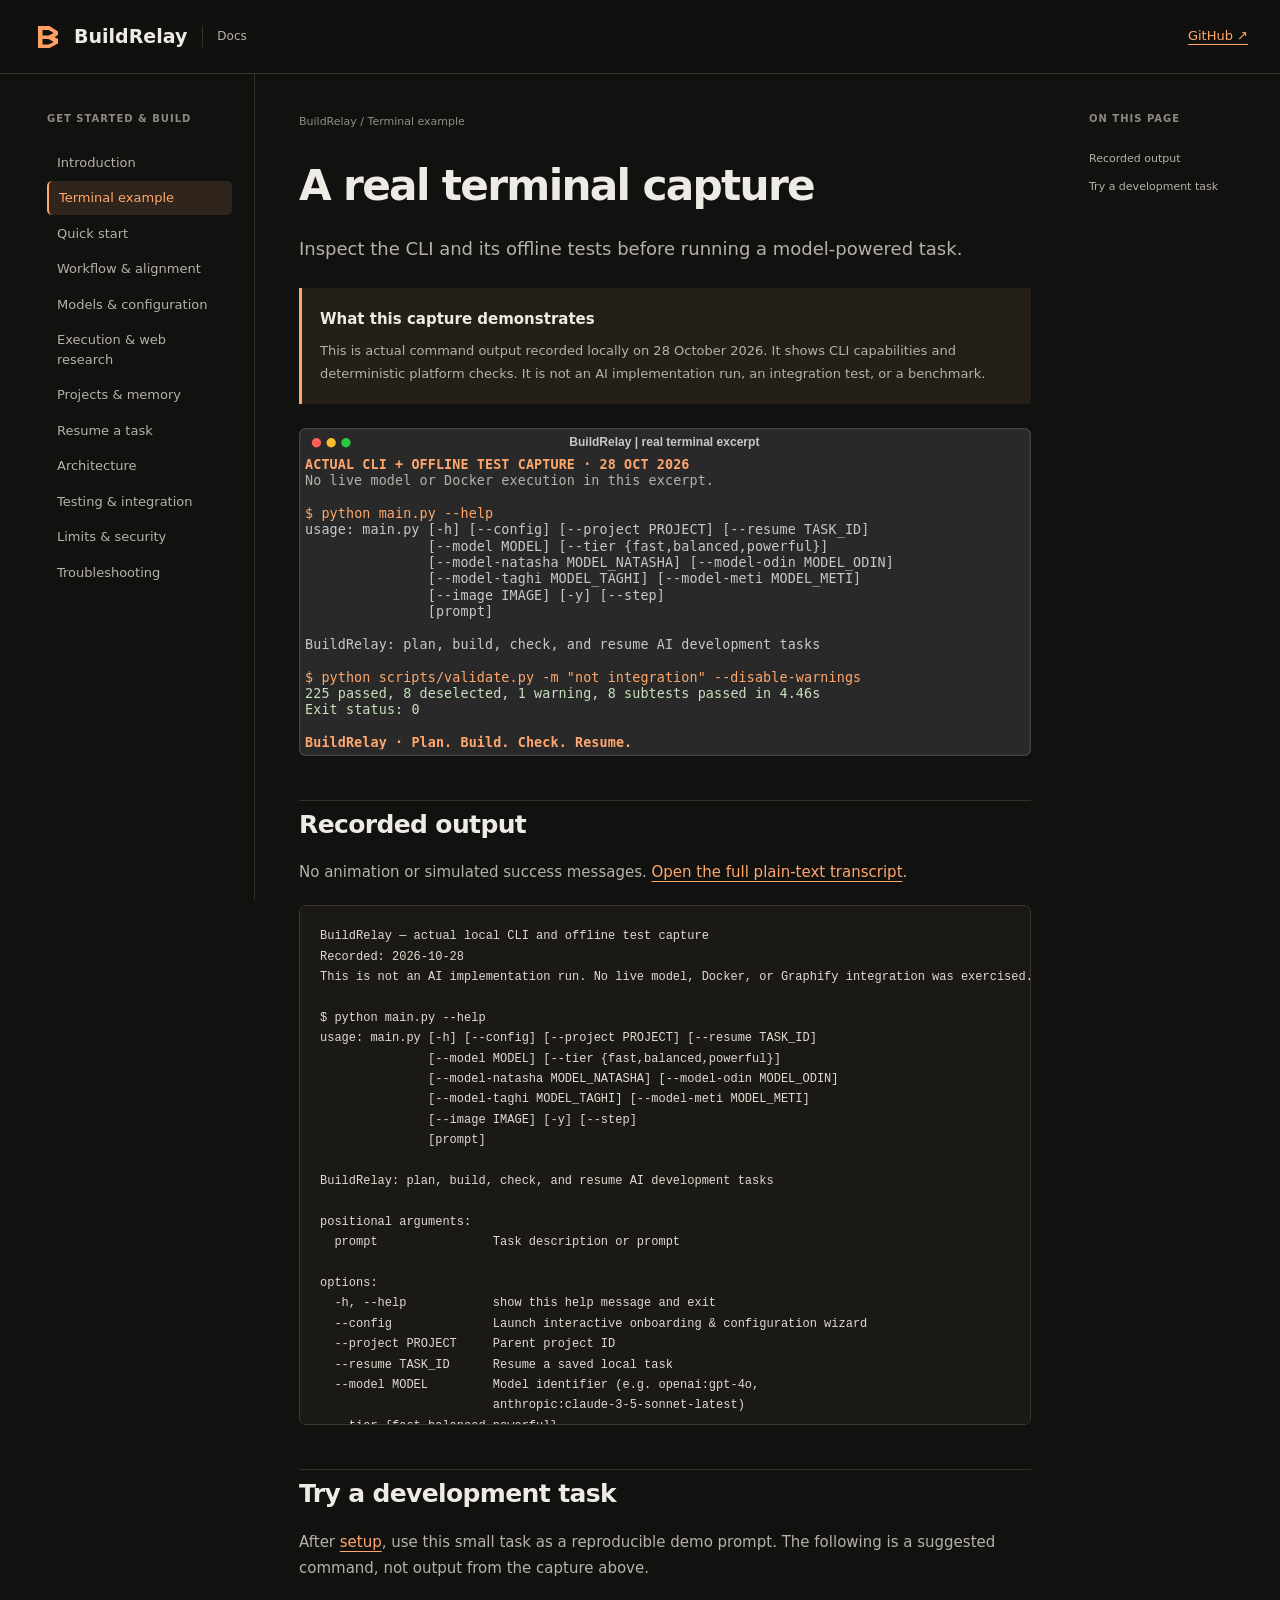
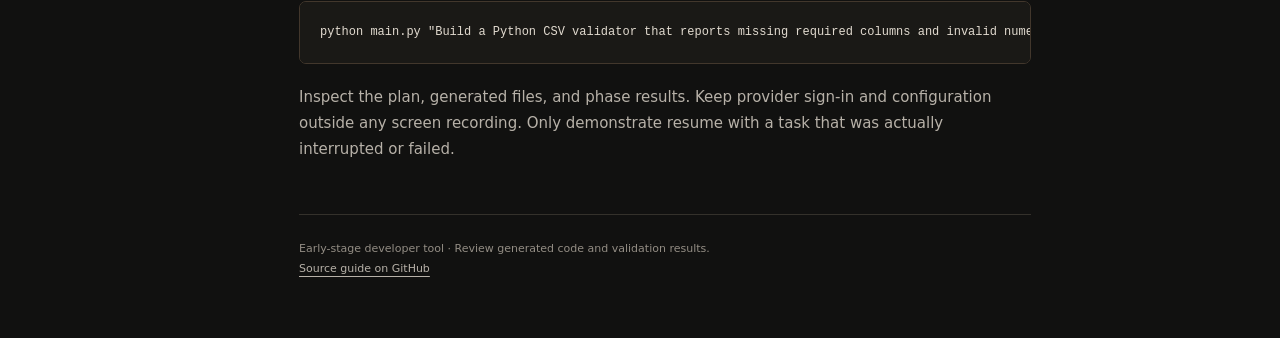
==== commit f86f8608: "feat: implement Phase 3 Project REPL and persistent workspace memory system" ====
--- a/docs/example.html
+++ b/docs/example.html
@@ -44,8 +44,8 @@
 $ python scripts/validate.py -m &quot;not integration&quot; --disable-warnings
 ........................................................................ [ 34%]
 ................................................................ [ 64%]
-......................................................................... [100%]
-218 passed, 8 deselected, 1 warning, 8 subtests passed in 4.63s
+............................................................................ [100%]
+225 passed, 8 deselected, 1 warning, 8 subtests passed in 4.46s
 
 Exit status: 0
 </code></pre><h2 id="try-a-development-task">Try a development task</h2><p>After <a href="quickstart.html">setup</a>, use this small task as a reproducible demo prompt. The following is a suggested command, not output from the capture above.</p><pre><code>python main.py "Build a Python CSV validator that reports missing required columns and invalid numeric amounts. Include valid and invalid fixtures, automated tests, and a README with run commands." --project csv-demo --image python:3.11-slim --step</code></pre><p>Inspect the plan, generated files, and phase results. Keep provider sign-in and configuration outside any screen recording. Only demonstrate resume with a task that was actually interrupted or failed.</p><footer>Early-stage developer tool · Review generated code and validation results.<br><a href="https://github.com/Dutch-panda/BuildRelay/blob/main/README.md">Source guide on GitHub</a></footer></main><aside class="toc"><nav aria-label="On this page"><p>ON THIS PAGE</p><a href="#recorded-output">Recorded output</a><a href="#try-a-development-task">Try a development task</a></nav></aside></div></body></html>
